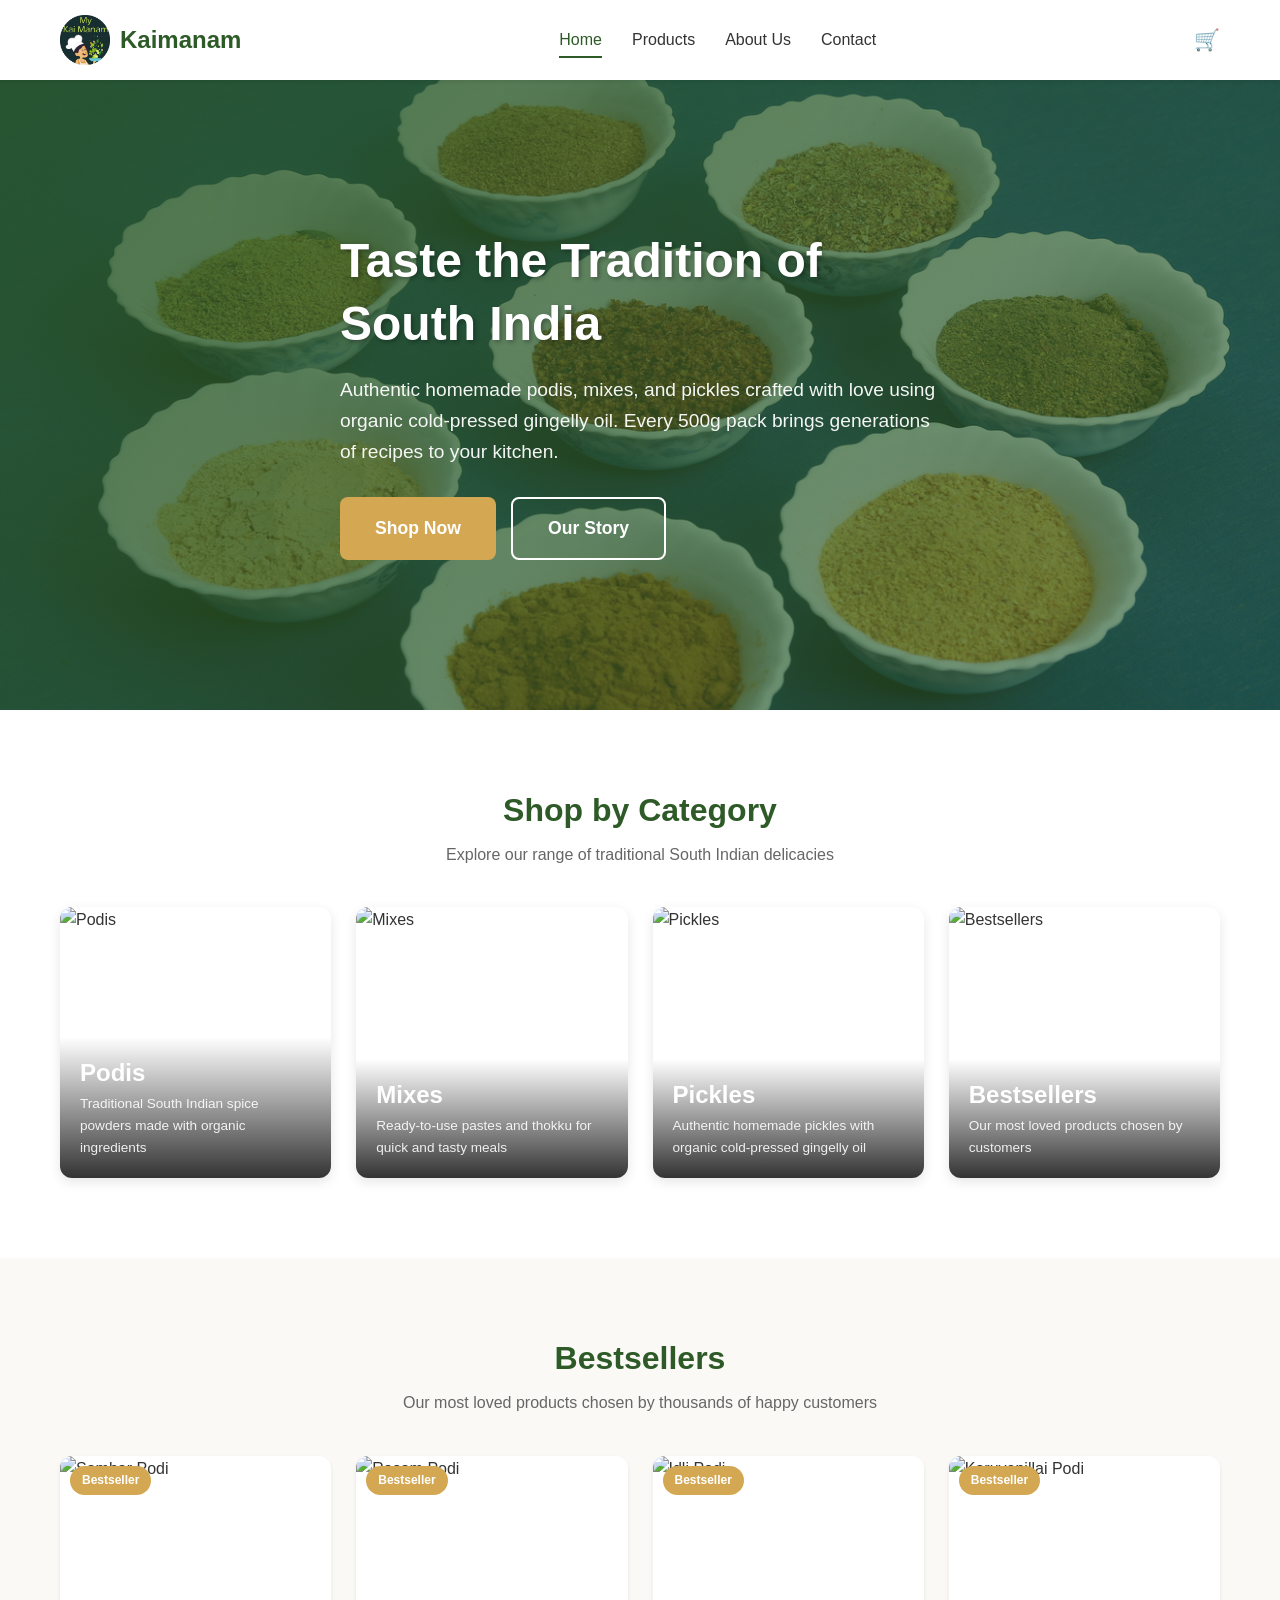
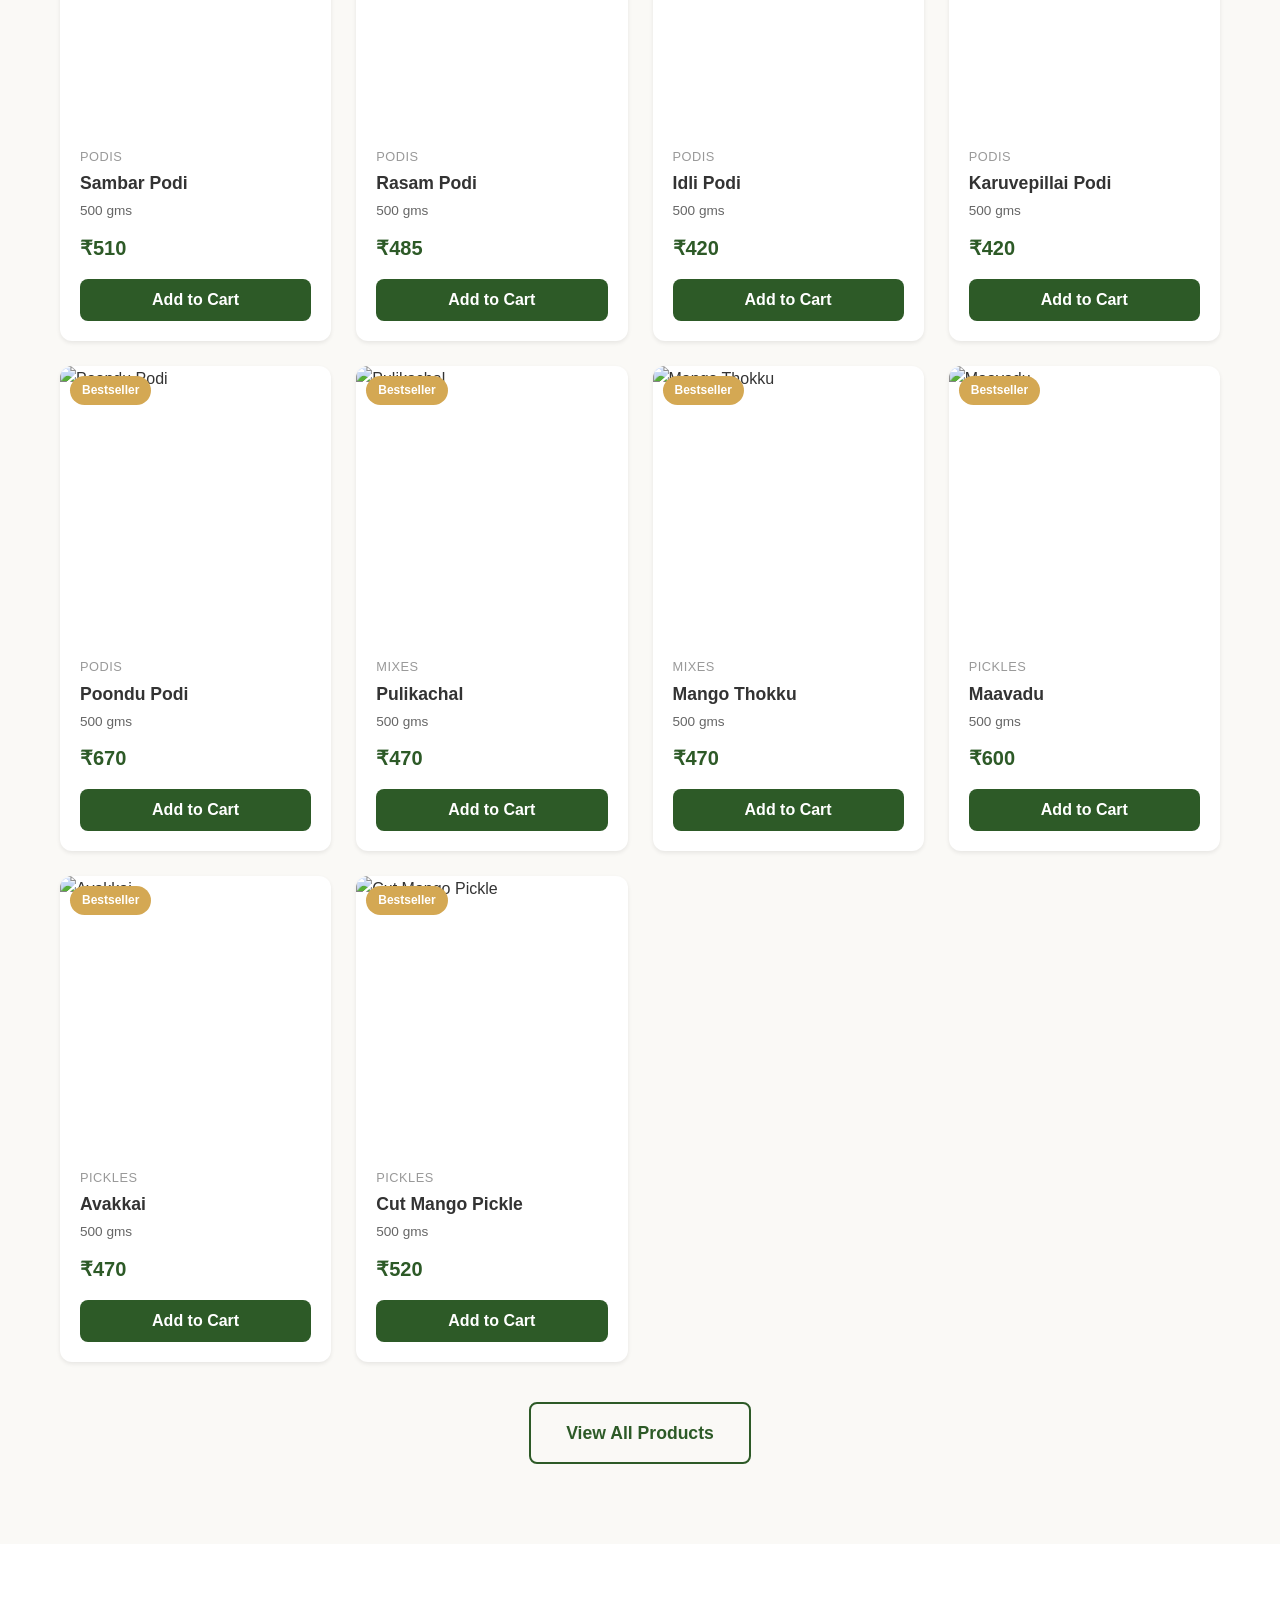
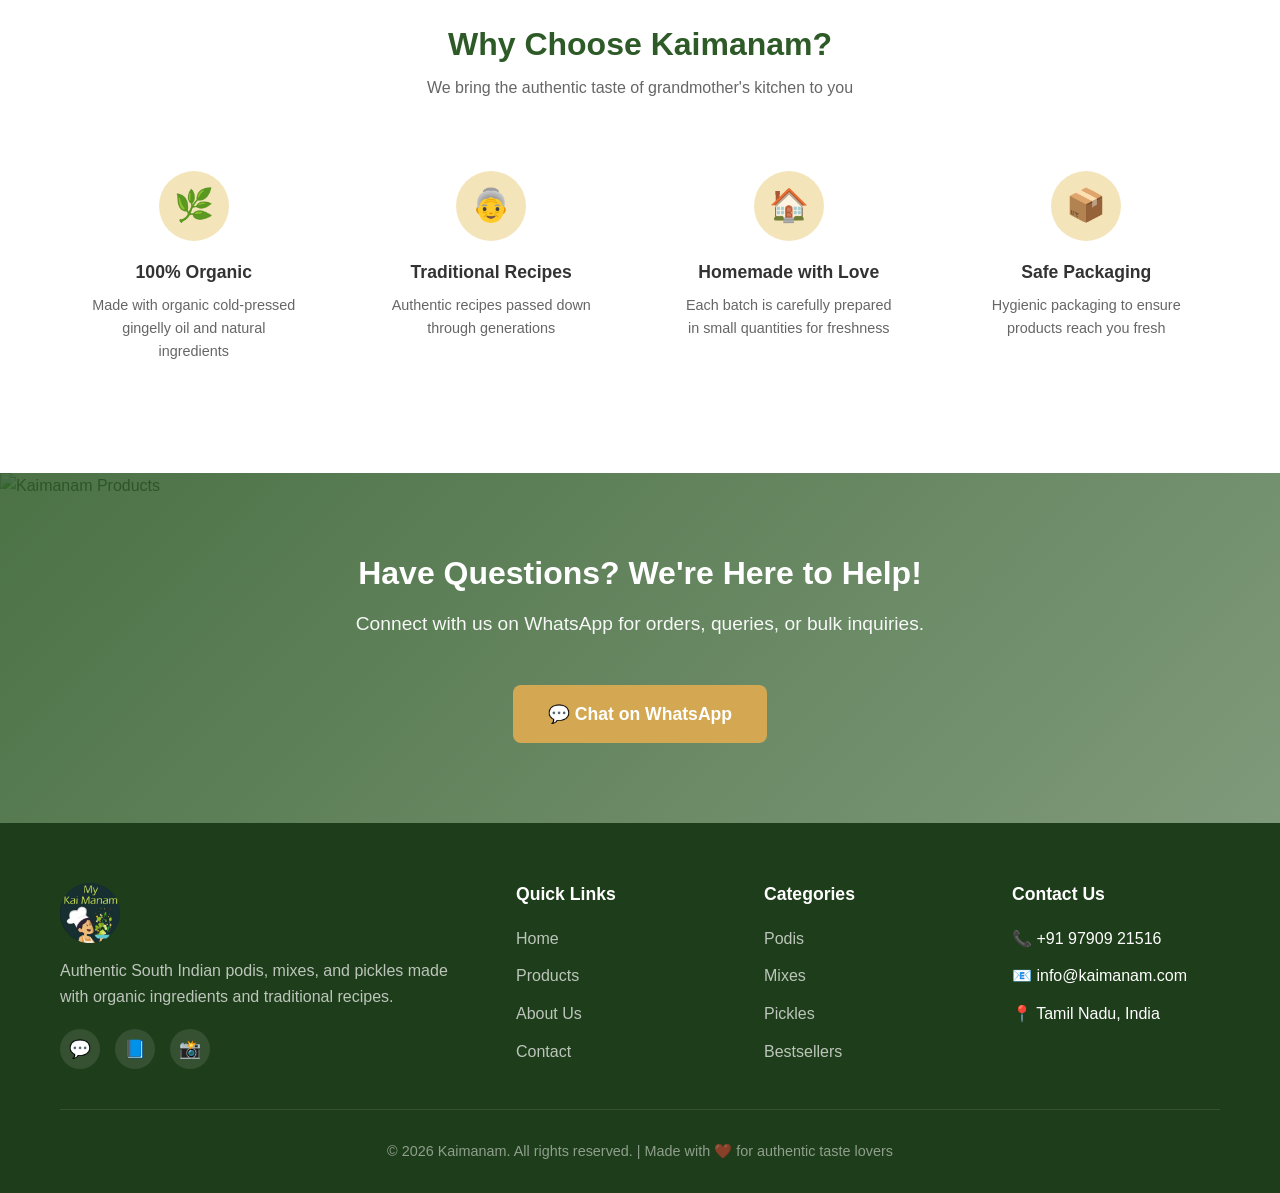
==== index.html @ 2c47877e "First commit" ====
<!DOCTYPE html>
<html lang="en">
<head>
    <meta charset="UTF-8">
    <meta name="viewport" content="width=device-width, initial-scale=1.0">
    <meta name="description" content="Kaimanam - Authentic South Indian Podis, Mixes & Pickles. Homemade with organic cold-pressed gingelly oil. 500g packs delivered to your doorstep.">
    <title>Kaimanam - Authentic South Indian Podis, Mixes & Pickles</title>
    <link rel="stylesheet" href="css/styles.css">
    <link rel="icon" href="Assets/logo.png" type="image/png">
</head>
<body>
    <!-- Header -->
    <header class="header">
        <div class="container">
            <a href="index.html" class="logo">
                <img src="Assets/logo.png" alt="Kaimanam Logo">
                <span>Kaimanam</span>
            </a>
            
            <nav class="nav-menu">
                <a href="index.html" class="active">Home</a>
                <a href="products.html">Products</a>
                <a href="about.html">About Us</a>
                <a href="contact.html">Contact</a>
            </nav>
            
            <div class="nav-icons">
                <a href="cart.html" class="nav-icon">
                    🛒
                    <span class="cart-count">0</span>
                </a>
            </div>
            
            <button class="mobile-menu-btn">☰</button>
        </div>
    </header>

    <!-- Hero Section -->
    <section class="hero">
        <img src="Assets/header_img.jpg" alt="Kaimanam Products" class="hero-bg">
        <div class="hero-overlay"></div>
        <div class="container">
            <div class="hero-content">
                <h1>Taste the Tradition of South India</h1>
                <p>Authentic homemade podis, mixes, and pickles crafted with love using organic cold-pressed gingelly oil. Every 500g pack brings generations of recipes to your kitchen.</p>
                <div class="hero-buttons">
                    <a href="products.html" class="btn btn-primary btn-lg">Shop Now</a>
                    <a href="about.html" class="btn btn-secondary btn-lg">Our Story</a>
                </div>
            </div>
        </div>
    </section>

    <!-- Categories Section -->
    <section class="categories">
        <div class="container">
            <div class="section-title">
                <h2>Shop by Category</h2>
                <p>Explore our range of traditional South Indian delicacies</p>
            </div>
            <div class="categories-grid" id="categories-grid">
                <!-- Categories will be rendered by JavaScript -->
            </div>
        </div>
    </section>

    <!-- Bestsellers Section -->
    <section class="products-section">
        <div class="container">
            <div class="section-title">
                <h2>Bestsellers</h2>
                <p>Our most loved products chosen by thousands of happy customers</p>
            </div>
            <div class="products-grid" id="bestsellers-grid">
                <!-- Products will be rendered by JavaScript -->
            </div>
            <div class="text-center mt-40">
                <a href="products.html" class="btn btn-outline btn-lg">View All Products</a>
            </div>
        </div>
    </section>

    <!-- Features Section -->
    <section class="features-section">
        <div class="container">
            <div class="section-title">
                <h2>Why Choose Kaimanam?</h2>
                <p>We bring the authentic taste of grandmother's kitchen to you</p>
            </div>
            <div class="features-grid">
                <div class="feature-card">
                    <div class="feature-icon">🌿</div>
                    <h3>100% Organic</h3>
                    <p>Made with organic cold-pressed gingelly oil and natural ingredients</p>
                </div>
                <div class="feature-card">
                    <div class="feature-icon">👵</div>
                    <h3>Traditional Recipes</h3>
                    <p>Authentic recipes passed down through generations</p>
                </div>
                <div class="feature-card">
                    <div class="feature-icon">🏠</div>
                    <h3>Homemade with Love</h3>
                    <p>Each batch is carefully prepared in small quantities for freshness</p>
                </div>
                <div class="feature-card">
                    <div class="feature-icon">📦</div>
                    <h3>Safe Packaging</h3>
                    <p>Hygienic packaging to ensure products reach you fresh</p>
                </div>
            </div>
        </div>
    </section>

    <!-- CTA Section -->
    <section class="hero" style="min-height: 350px; height: auto;">
        <img src="Assets/menu1.jpg" alt="Kaimanam Products" class="hero-bg">
        <div class="hero-overlay"></div>
        <div class="container">
            <div class="hero-content" style="text-align: center; max-width: 800px; margin: 0 auto;">
                <h2 style="color: white; font-size: 2rem; margin-bottom: 15px;">Have Questions? We're Here to Help!</h2>
                <p>Connect with us on WhatsApp for orders, queries, or bulk inquiries.</p>
                <a href="https://wa.me/919790921516" target="_blank" class="btn btn-primary btn-lg" style="margin-top: 15px;">
                    💬 Chat on WhatsApp
                </a>
            </div>
        </div>
    </section>

    <!-- Footer -->
    <footer class="footer">
        <div class="container">
            <div class="footer-grid">
                <div class="footer-brand">
                    <img src="Assets/logo.png" alt="Kaimanam Logo">
                    <p>Authentic South Indian podis, mixes, and pickles made with organic ingredients and traditional recipes.</p>
                    <div class="social-links">
                        <a href="https://wa.me/919790921516" target="_blank" class="social-link">💬</a>
                        <a href="#" class="social-link">📘</a>
                        <a href="#" class="social-link">📸</a>
                    </div>
                </div>
                
                <div class="footer-column">
                    <h4>Quick Links</h4>
                    <ul class="footer-links">
                        <li><a href="index.html">Home</a></li>
                        <li><a href="products.html">Products</a></li>
                        <li><a href="about.html">About Us</a></li>
                        <li><a href="contact.html">Contact</a></li>
                    </ul>
                </div>
                
                <div class="footer-column">
                    <h4>Categories</h4>
                    <ul class="footer-links">
                        <li><a href="products.html?category=podis">Podis</a></li>
                        <li><a href="products.html?category=mixes">Mixes</a></li>
                        <li><a href="products.html?category=pickles">Pickles</a></li>
                        <li><a href="products.html?category=bestsellers">Bestsellers</a></li>
                    </ul>
                </div>
                
                <div class="footer-column">
                    <h4>Contact Us</h4>
                    <ul class="footer-links">
                        <li>📞 +91 97909 21516</li>
                        <li>📧 info@kaimanam.com</li>
                        <li>📍 Tamil Nadu, India</li>
                    </ul>
                </div>
            </div>
            
            <div class="footer-bottom">
                <p>&copy; 2026 Kaimanam. All rights reserved. | Made with ❤️ for authentic taste lovers</p>
            </div>
        </div>
    </footer>

    <!-- Scripts -->
    <script src="js/products.js"></script>
    <script src="js/cart.js"></script>
    <script src="js/main.js"></script>
    <script>
        document.addEventListener('DOMContentLoaded', initHomePage);
    </script>
</body>
</html>
---- css/styles.css ----
/* Kaimanam - E-commerce Website Styles */

/* CSS Variables */
:root {
    --primary-color: #2d5a27;
    --primary-light: #4a7c44;
    --primary-dark: #1e3d1a;
    --secondary-color: #f4e4ba;
    --accent-color: #d4a853;
    --text-dark: #333333;
    --text-light: #666666;
    --text-muted: #999999;
    --white: #ffffff;
    --off-white: #faf9f6;
    --border-color: #e5e5e5;
    --shadow-sm: 0 2px 4px rgba(0,0,0,0.08);
    --shadow-md: 0 4px 12px rgba(0,0,0,0.1);
    --shadow-lg: 0 8px 24px rgba(0,0,0,0.12);
    --radius-sm: 8px;
    --radius-md: 12px;
    --radius-lg: 20px;
    --transition: all 0.3s ease;
}

/* Reset & Base */
*, *::before, *::after {
    margin: 0;
    padding: 0;
    box-sizing: border-box;
}

html {
    scroll-behavior: smooth;
}

body {
    font-family: 'Segoe UI', Tahoma, Geneva, Verdana, sans-serif;
    line-height: 1.6;
    color: var(--text-dark);
    background-color: var(--off-white);
}

a {
    text-decoration: none;
    color: inherit;
    transition: var(--transition);
}

img {
    max-width: 100%;
    height: auto;
    display: block;
}

button {
    cursor: pointer;
    border: none;
    outline: none;
    font-family: inherit;
    transition: var(--transition);
}

ul {
    list-style: none;
}

.container {
    max-width: 1200px;
    margin: 0 auto;
    padding: 0 20px;
}

/* Typography */
h1, h2, h3, h4, h5, h6 {
    font-weight: 600;
    line-height: 1.3;
    color: var(--text-dark);
}

h1 { font-size: 2.5rem; }
h2 { font-size: 2rem; }
h3 { font-size: 1.5rem; }
h4 { font-size: 1.25rem; }

.section-title {
    text-align: center;
    margin-bottom: 40px;
}

.section-title h2 {
    color: var(--primary-color);
    margin-bottom: 10px;
}

.section-title p {
    color: var(--text-light);
    max-width: 600px;
    margin: 0 auto;
}

/* Header & Navigation */
.header {
    background: var(--white);
    box-shadow: var(--shadow-sm);
    position: sticky;
    top: 0;
    z-index: 1000;
}

.header .container {
    display: flex;
    align-items: center;
    justify-content: space-between;
    padding: 15px 20px;
}

.logo {
    display: flex;
    align-items: center;
    gap: 10px;
}

.logo img {
    height: 50px;
    width: auto;
}

.logo span {
    font-size: 1.5rem;
    font-weight: 700;
    color: var(--primary-color);
}

.nav-menu {
    display: flex;
    align-items: center;
    gap: 30px;
}

.nav-menu a {
    color: var(--text-dark);
    font-weight: 500;
    position: relative;
    padding: 5px 0;
}

.nav-menu a:hover,
.nav-menu a.active {
    color: var(--primary-color);
}

.nav-menu a::after {
    content: '';
    position: absolute;
    bottom: 0;
    left: 0;
    width: 0;
    height: 2px;
    background: var(--primary-color);
    transition: var(--transition);
}

.nav-menu a:hover::after,
.nav-menu a.active::after {
    width: 100%;
}

.nav-icons {
    display: flex;
    align-items: center;
    gap: 20px;
}

.nav-icon {
    position: relative;
    font-size: 1.3rem;
    color: var(--text-dark);
}

.nav-icon:hover {
    color: var(--primary-color);
}

.cart-count {
    position: absolute;
    top: -8px;
    right: -8px;
    background: var(--accent-color);
    color: var(--white);
    font-size: 0.7rem;
    font-weight: 600;
    width: 18px;
    height: 18px;
    border-radius: 50%;
    display: flex;
    align-items: center;
    justify-content: center;
}

.mobile-menu-btn {
    display: none;
    background: none;
    font-size: 1.5rem;
    color: var(--text-dark);
}

/* Hero Section */
.hero {
    position: relative;
    height: 70vh;
    min-height: 500px;
    display: flex;
    align-items: center;
    overflow: hidden;
}

.hero-bg {
    position: absolute;
    top: 0;
    left: 0;
    width: 100%;
    height: 100%;
    object-fit: cover;
    z-index: -1;
}

.hero-overlay {
    position: absolute;
    top: 0;
    left: 0;
    width: 100%;
    height: 100%;
    background: linear-gradient(135deg, rgba(45, 90, 39, 0.85) 0%, rgba(45, 90, 39, 0.6) 100%);
    z-index: 0;
}

.hero-content {
    position: relative;
    z-index: 1;
    color: var(--white);
    max-width: 600px;
}

.hero-content h1 {
    font-size: 3rem;
    color: var(--white);
    margin-bottom: 20px;
    text-shadow: 2px 2px 4px rgba(0,0,0,0.3);
}

.hero-content p {
    font-size: 1.2rem;
    margin-bottom: 30px;
    opacity: 0.95;
}

.hero-buttons {
    display: flex;
    gap: 15px;
    flex-wrap: wrap;
}

/* Buttons */
.btn {
    display: inline-flex;
    align-items: center;
    justify-content: center;
    gap: 8px;
    padding: 12px 28px;
    border-radius: var(--radius-sm);
    font-weight: 600;
    font-size: 1rem;
    transition: var(--transition);
}

.btn-primary {
    background: var(--accent-color);
    color: var(--white);
}

.btn-primary:hover {
    background: #c49743;
    transform: translateY(-2px);
    box-shadow: var(--shadow-md);
}

.btn-secondary {
    background: transparent;
    color: var(--white);
    border: 2px solid var(--white);
}

.btn-secondary:hover {
    background: var(--white);
    color: var(--primary-color);
}

.btn-outline {
    background: transparent;
    color: var(--primary-color);
    border: 2px solid var(--primary-color);
}

.btn-outline:hover {
    background: var(--primary-color);
    color: var(--white);
}

.btn-cart {
    background: var(--primary-color);
    color: var(--white);
    width: 100%;
}

.btn-cart:hover {
    background: var(--primary-dark);
}

.btn-sm {
    padding: 8px 16px;
    font-size: 0.9rem;
}

.btn-lg {
    padding: 15px 35px;
    font-size: 1.1rem;
}

/* Categories Section */
.categories {
    padding: 80px 0;
    background: var(--white);
}

.categories-grid {
    display: grid;
    grid-template-columns: repeat(4, 1fr);
    gap: 25px;
}

.category-card {
    position: relative;
    border-radius: var(--radius-md);
    overflow: hidden;
    aspect-ratio: 1;
    box-shadow: var(--shadow-md);
    transition: var(--transition);
}

.category-card:hover {
    transform: translateY(-5px);
    box-shadow: var(--shadow-lg);
}

.category-card img {
    width: 100%;
    height: 100%;
    object-fit: cover;
    transition: var(--transition);
}

.category-card:hover img {
    transform: scale(1.05);
}

.category-overlay {
    position: absolute;
    bottom: 0;
    left: 0;
    right: 0;
    padding: 20px;
    background: linear-gradient(transparent, rgba(0,0,0,0.8));
    color: var(--white);
}

.category-overlay h3 {
    color: var(--white);
    margin-bottom: 5px;
}

.category-overlay p {
    font-size: 0.85rem;
    opacity: 0.9;
}

/* Products Section */
.products-section {
    padding: 80px 0;
}

.products-grid {
    display: grid;
    grid-template-columns: repeat(4, 1fr);
    gap: 25px;
}

.product-card {
    background: var(--white);
    border-radius: var(--radius-md);
    overflow: hidden;
    box-shadow: var(--shadow-sm);
    transition: var(--transition);
}

.product-card:hover {
    transform: translateY(-5px);
    box-shadow: var(--shadow-lg);
}

.product-image {
    position: relative;
    aspect-ratio: 1;
    overflow: hidden;
}

.product-image img {
    width: 100%;
    height: 100%;
    object-fit: cover;
    transition: var(--transition);
}

.product-card:hover .product-image img {
    transform: scale(1.05);
}

.product-badge {
    position: absolute;
    top: 10px;
    left: 10px;
    background: var(--accent-color);
    color: var(--white);
    padding: 5px 12px;
    border-radius: 20px;
    font-size: 0.75rem;
    font-weight: 600;
}

.product-actions {
    position: absolute;
    top: 10px;
    right: 10px;
    display: flex;
    flex-direction: column;
    gap: 8px;
    opacity: 0;
    transform: translateX(10px);
    transition: var(--transition);
}

.product-card:hover .product-actions {
    opacity: 1;
    transform: translateX(0);
}

.product-action-btn {
    background: var(--white);
    color: var(--text-dark);
    width: 36px;
    height: 36px;
    border-radius: 50%;
    display: flex;
    align-items: center;
    justify-content: center;
    box-shadow: var(--shadow-sm);
}

.product-action-btn:hover {
    background: var(--primary-color);
    color: var(--white);
}

.product-info {
    padding: 20px;
}

.product-category {
    font-size: 0.8rem;
    color: var(--text-muted);
    text-transform: uppercase;
    letter-spacing: 0.5px;
    margin-bottom: 5px;
}

.product-name {
    font-size: 1.1rem;
    font-weight: 600;
    margin-bottom: 5px;
    color: var(--text-dark);
}

.product-name a:hover {
    color: var(--primary-color);
}

.product-weight {
    font-size: 0.85rem;
    color: var(--text-light);
    margin-bottom: 10px;
}

.product-price {
    font-size: 1.25rem;
    font-weight: 700;
    color: var(--primary-color);
    margin-bottom: 15px;
}

/* Product Detail Page */
.product-detail {
    padding: 60px 0;
}

.product-detail-grid {
    display: grid;
    grid-template-columns: 1fr 1fr;
    gap: 50px;
    align-items: start;
}

.product-gallery {
    position: sticky;
    top: 100px;
}

.main-image {
    border-radius: var(--radius-md);
    overflow: hidden;
    margin-bottom: 15px;
}

.main-image img {
    width: 100%;
    aspect-ratio: 1;
    object-fit: cover;
}

.thumbnail-images {
    display: flex;
    gap: 10px;
}

.thumbnail {
    width: 80px;
    height: 80px;
    border-radius: var(--radius-sm);
    overflow: hidden;
    cursor: pointer;
    border: 2px solid transparent;
    transition: var(--transition);
}

.thumbnail.active,
.thumbnail:hover {
    border-color: var(--primary-color);
}

.thumbnail img {
    width: 100%;
    height: 100%;
    object-fit: cover;
}

.product-detail-info h1 {
    font-size: 2rem;
    margin-bottom: 10px;
}

.product-detail-price {
    font-size: 2rem;
    font-weight: 700;
    color: var(--primary-color);
    margin-bottom: 20px;
}

.product-detail-weight {
    display: inline-block;
    background: var(--secondary-color);
    padding: 8px 16px;
    border-radius: 20px;
    font-size: 0.9rem;
    color: var(--primary-dark);
    margin-bottom: 20px;
}

.product-detail-description {
    color: var(--text-light);
    margin-bottom: 30px;
    line-height: 1.8;
}

.quantity-selector {
    display: flex;
    align-items: center;
    gap: 15px;
    margin-bottom: 25px;
}

.quantity-selector label {
    font-weight: 600;
}

.quantity-controls {
    display: flex;
    align-items: center;
    border: 1px solid var(--border-color);
    border-radius: var(--radius-sm);
}

.quantity-btn {
    background: var(--off-white);
    color: var(--text-dark);
    width: 40px;
    height: 40px;
    font-size: 1.2rem;
    display: flex;
    align-items: center;
    justify-content: center;
}

.quantity-btn:hover {
    background: var(--primary-color);
    color: var(--white);
}

.quantity-input {
    width: 60px;
    height: 40px;
    text-align: center;
    border: none;
    font-size: 1rem;
    font-weight: 600;
}

.product-detail-buttons {
    display: flex;
    gap: 15px;
    margin-bottom: 30px;
}

.product-detail-buttons .btn {
    flex: 1;
}

.product-features {
    border-top: 1px solid var(--border-color);
    padding-top: 25px;
}

.product-features ul {
    display: grid;
    gap: 10px;
}

.product-features li {
    display: flex;
    align-items: center;
    gap: 10px;
    color: var(--text-light);
}

.product-features li::before {
    content: '✓';
    color: var(--primary-color);
    font-weight: bold;
}

/* Cart Page */
.cart-page {
    padding: 60px 0;
}

.cart-page h1 {
    margin-bottom: 40px;
}

.cart-container {
    display: grid;
    grid-template-columns: 1fr 350px;
    gap: 40px;
    align-items: start;
}

.cart-items {
    background: var(--white);
    border-radius: var(--radius-md);
    box-shadow: var(--shadow-sm);
    overflow: hidden;
}

.cart-header {
    display: grid;
    grid-template-columns: 2fr 1fr 1fr 1fr auto;
    gap: 20px;
    padding: 20px;
    background: var(--off-white);
    font-weight: 600;
    color: var(--text-dark);
}

.cart-item {
    display: grid;
    grid-template-columns: 2fr 1fr 1fr 1fr auto;
    gap: 20px;
    padding: 20px;
    border-bottom: 1px solid var(--border-color);
    align-items: center;
}

.cart-item:last-child {
    border-bottom: none;
}

.cart-product {
    display: flex;
    align-items: center;
    gap: 15px;
}

.cart-product img {
    width: 80px;
    height: 80px;
    object-fit: cover;
    border-radius: var(--radius-sm);
}

.cart-product-info h4 {
    font-size: 1rem;
    margin-bottom: 5px;
}

.cart-product-info p {
    font-size: 0.85rem;
    color: var(--text-muted);
}

.cart-price,
.cart-subtotal {
    font-weight: 600;
}

.cart-quantity {
    display: flex;
    align-items: center;
    justify-content: center;
}

.cart-remove {
    background: none;
    color: var(--text-muted);
    font-size: 1.2rem;
}

.cart-remove:hover {
    color: #e74c3c;
}

.cart-summary {
    background: var(--white);
    border-radius: var(--radius-md);
    box-shadow: var(--shadow-sm);
    padding: 30px;
    position: sticky;
    top: 100px;
}

.cart-summary h3 {
    margin-bottom: 25px;
    padding-bottom: 15px;
    border-bottom: 1px solid var(--border-color);
}

.summary-row {
    display: flex;
    justify-content: space-between;
    margin-bottom: 15px;
    color: var(--text-light);
}

.summary-row.total {
    font-size: 1.25rem;
    font-weight: 700;
    color: var(--text-dark);
    padding-top: 15px;
    border-top: 1px solid var(--border-color);
    margin-top: 15px;
}

.cart-summary .btn {
    width: 100%;
    margin-top: 20px;
}

.empty-cart {
    text-align: center;
    padding: 60px 20px;
}

.empty-cart svg {
    width: 100px;
    height: 100px;
    color: var(--text-muted);
    margin-bottom: 20px;
}

.empty-cart h3 {
    margin-bottom: 10px;
}

.empty-cart p {
    color: var(--text-light);
    margin-bottom: 20px;
}

/* Checkout Page */
.checkout-page {
    padding: 60px 0;
}

.checkout-container {
    display: grid;
    grid-template-columns: 1fr 400px;
    gap: 40px;
    align-items: start;
}

.checkout-form {
    background: var(--white);
    border-radius: var(--radius-md);
    box-shadow: var(--shadow-sm);
    padding: 30px;
}

.checkout-form h2 {
    margin-bottom: 25px;
    padding-bottom: 15px;
    border-bottom: 1px solid var(--border-color);
}

.form-group {
    margin-bottom: 20px;
}

.form-group label {
    display: block;
    margin-bottom: 8px;
    font-weight: 500;
    color: var(--text-dark);
}

.form-group label span {
    color: #e74c3c;
}

.form-group input,
.form-group select,
.form-group textarea {
    width: 100%;
    padding: 12px 16px;
    border: 1px solid var(--border-color);
    border-radius: var(--radius-sm);
    font-size: 1rem;
    font-family: inherit;
    transition: var(--transition);
}

.form-group input:focus,
.form-group select:focus,
.form-group textarea:focus {
    outline: none;
    border-color: var(--primary-color);
    box-shadow: 0 0 0 3px rgba(45, 90, 39, 0.1);
}

.form-row {
    display: grid;
    grid-template-columns: 1fr 1fr;
    gap: 20px;
}

.order-summary {
    background: var(--white);
    border-radius: var(--radius-md);
    box-shadow: var(--shadow-sm);
    padding: 30px;
    position: sticky;
    top: 100px;
}

.order-summary h3 {
    margin-bottom: 20px;
}

.order-items {
    max-height: 300px;
    overflow-y: auto;
    margin-bottom: 20px;
}

.order-item {
    display: flex;
    gap: 15px;
    padding: 15px 0;
    border-bottom: 1px solid var(--border-color);
}

.order-item:last-child {
    border-bottom: none;
}

.order-item img {
    width: 60px;
    height: 60px;
    object-fit: cover;
    border-radius: var(--radius-sm);
}

.order-item-info {
    flex: 1;
}

.order-item-info h4 {
    font-size: 0.95rem;
    margin-bottom: 5px;
}

.order-item-info p {
    font-size: 0.85rem;
    color: var(--text-muted);
}

.order-item-price {
    font-weight: 600;
    color: var(--primary-color);
}

.whatsapp-note {
    background: #dcf8c6;
    padding: 15px;
    border-radius: var(--radius-sm);
    margin-top: 20px;
    display: flex;
    align-items: flex-start;
    gap: 10px;
}

.whatsapp-note svg {
    width: 24px;
    height: 24px;
    color: #25d366;
    flex-shrink: 0;
}

.whatsapp-note p {
    font-size: 0.9rem;
    color: var(--text-dark);
}

/* About Page */
.about-hero {
    background: linear-gradient(135deg, var(--primary-color) 0%, var(--primary-light) 100%);
    color: var(--white);
    padding: 80px 0;
    text-align: center;
}

.about-hero h1 {
    color: var(--white);
    margin-bottom: 15px;
}

.about-hero p {
    max-width: 600px;
    margin: 0 auto;
    opacity: 0.9;
}

.about-content {
    padding: 80px 0;
}

.about-grid {
    display: grid;
    grid-template-columns: 1fr 1fr;
    gap: 50px;
    align-items: center;
}

.about-image img {
    border-radius: var(--radius-lg);
    box-shadow: var(--shadow-lg);
}

.about-text h2 {
    color: var(--primary-color);
    margin-bottom: 20px;
}

.about-text p {
    color: var(--text-light);
    margin-bottom: 15px;
}

.features-section {
    background: var(--white);
    padding: 80px 0;
}

.features-grid {
    display: grid;
    grid-template-columns: repeat(4, 1fr);
    gap: 30px;
}

.feature-card {
    text-align: center;
    padding: 30px;
}

.feature-icon {
    width: 70px;
    height: 70px;
    background: var(--secondary-color);
    border-radius: 50%;
    display: flex;
    align-items: center;
    justify-content: center;
    margin: 0 auto 20px;
    font-size: 2rem;
}

.feature-card h3 {
    margin-bottom: 10px;
    font-size: 1.1rem;
}

.feature-card p {
    color: var(--text-light);
    font-size: 0.9rem;
}

/* Contact Page */
.contact-section {
    padding: 80px 0;
}

.contact-grid {
    display: grid;
    grid-template-columns: 1fr 1fr;
    gap: 50px;
}

.contact-info h2 {
    color: var(--primary-color);
    margin-bottom: 20px;
}

.contact-info p {
    color: var(--text-light);
    margin-bottom: 30px;
}

.contact-details {
    display: grid;
    gap: 20px;
}

.contact-item {
    display: flex;
    align-items: flex-start;
    gap: 15px;
}

.contact-icon {
    width: 50px;
    height: 50px;
    background: var(--secondary-color);
    border-radius: 50%;
    display: flex;
    align-items: center;
    justify-content: center;
    font-size: 1.2rem;
    color: var(--primary-color);
    flex-shrink: 0;
}

.contact-item h4 {
    margin-bottom: 5px;
}

.contact-item p {
    color: var(--text-light);
    margin-bottom: 0;
}

.contact-form {
    background: var(--white);
    padding: 40px;
    border-radius: var(--radius-md);
    box-shadow: var(--shadow-md);
}

.contact-form h3 {
    margin-bottom: 25px;
}

/* Footer */
.footer {
    background: var(--primary-dark);
    color: var(--white);
    padding: 60px 0 30px;
}

.footer-grid {
    display: grid;
    grid-template-columns: 2fr 1fr 1fr 1fr;
    gap: 40px;
    margin-bottom: 40px;
}

.footer-brand img {
    height: 60px;
    margin-bottom: 15px;
}

.footer-brand p {
    color: rgba(255,255,255,0.7);
    margin-bottom: 20px;
}

.social-links {
    display: flex;
    gap: 15px;
}

.social-link {
    width: 40px;
    height: 40px;
    background: rgba(255,255,255,0.1);
    border-radius: 50%;
    display: flex;
    align-items: center;
    justify-content: center;
    color: var(--white);
    font-size: 1.1rem;
    transition: var(--transition);
}

.social-link:hover {
    background: var(--accent-color);
}

.footer-column h4 {
    color: var(--white);
    margin-bottom: 20px;
    font-size: 1.1rem;
}

.footer-links {
    display: grid;
    gap: 12px;
}

.footer-links a {
    color: rgba(255,255,255,0.7);
}

.footer-links a:hover {
    color: var(--accent-color);
}

.footer-bottom {
    border-top: 1px solid rgba(255,255,255,0.1);
    padding-top: 30px;
    text-align: center;
    color: rgba(255,255,255,0.5);
    font-size: 0.9rem;
}

/* Notifications */
.notification {
    position: fixed;
    bottom: 20px;
    right: 20px;
    background: var(--primary-color);
    color: var(--white);
    padding: 15px 25px;
    border-radius: var(--radius-sm);
    box-shadow: var(--shadow-lg);
    display: flex;
    align-items: center;
    gap: 15px;
    z-index: 2000;
    transform: translateY(100px);
    opacity: 0;
    transition: var(--transition);
}

.notification.show {
    transform: translateY(0);
    opacity: 1;
}

.notification button {
    background: none;
    color: var(--white);
    font-size: 1.2rem;
    padding: 0;
}

.notification-success {
    background: var(--primary-color);
}

.notification-error {
    background: #e74c3c;
}

/* Breadcrumb */
.breadcrumb {
    padding: 20px 0;
    background: var(--white);
    border-bottom: 1px solid var(--border-color);
}

.breadcrumb ul {
    display: flex;
    align-items: center;
    gap: 10px;
}

.breadcrumb li {
    display: flex;
    align-items: center;
    gap: 10px;
    color: var(--text-muted);
    font-size: 0.9rem;
}

.breadcrumb li a {
    color: var(--text-light);
}

.breadcrumb li a:hover {
    color: var(--primary-color);
}

.breadcrumb li:last-child {
    color: var(--primary-color);
    font-weight: 500;
}

.breadcrumb li:not(:last-child)::after {
    content: '›';
    color: var(--text-muted);
}

/* Filter Section */
.filter-section {
    background: var(--white);
    padding: 20px;
    border-radius: var(--radius-md);
    box-shadow: var(--shadow-sm);
    margin-bottom: 30px;
}

.filter-row {
    display: flex;
    align-items: center;
    justify-content: space-between;
    flex-wrap: wrap;
    gap: 20px;
}

.filter-group {
    display: flex;
    align-items: center;
    gap: 10px;
}

.filter-group label {
    font-weight: 500;
    color: var(--text-dark);
}

.filter-group select {
    padding: 10px 15px;
    border: 1px solid var(--border-color);
    border-radius: var(--radius-sm);
    font-size: 0.95rem;
}

.filter-tabs {
    display: flex;
    gap: 10px;
}

.filter-tab {
    padding: 10px 20px;
    border-radius: 20px;
    background: var(--off-white);
    color: var(--text-dark);
    font-weight: 500;
}

.filter-tab:hover,
.filter-tab.active {
    background: var(--primary-color);
    color: var(--white);
}

/* Page Header */
.page-header {
    background: linear-gradient(135deg, var(--primary-color) 0%, var(--primary-light) 100%);
    color: var(--white);
    padding: 60px 0;
    text-align: center;
}

.page-header h1 {
    color: var(--white);
    margin-bottom: 10px;
}

.page-header p {
    opacity: 0.9;
}

/* Responsive Design */
@media (max-width: 1024px) {
    .products-grid,
    .categories-grid {
        grid-template-columns: repeat(3, 1fr);
    }
    
    .features-grid {
        grid-template-columns: repeat(2, 1fr);
    }
    
    .footer-grid {
        grid-template-columns: repeat(2, 1fr);
    }
}

@media (max-width: 768px) {
    .nav-menu {
        display: none;
        position: absolute;
        top: 100%;
        left: 0;
        right: 0;
        background: var(--white);
        flex-direction: column;
        padding: 20px;
        box-shadow: var(--shadow-md);
    }
    
    .nav-menu.active {
        display: flex;
    }
    
    .mobile-menu-btn {
        display: block;
    }
    
    .hero-content h1 {
        font-size: 2rem;
    }
    
    .products-grid,
    .categories-grid {
        grid-template-columns: repeat(2, 1fr);
    }
    
    .product-detail-grid,
    .cart-container,
    .checkout-container,
    .about-grid,
    .contact-grid {
        grid-template-columns: 1fr;
    }
    
    .cart-header {
        display: none;
    }
    
    .cart-item {
        grid-template-columns: 1fr;
        text-align: center;
        gap: 15px;
    }
    
    .cart-product {
        flex-direction: column;
    }
    
    .footer-grid {
        grid-template-columns: 1fr;
        text-align: center;
    }
    
    .social-links {
        justify-content: center;
    }
    
    .form-row {
        grid-template-columns: 1fr;
    }
    
    .features-grid {
        grid-template-columns: 1fr;
    }
}

@media (max-width: 480px) {
    h1 { font-size: 1.75rem; }
    h2 { font-size: 1.5rem; }
    
    .products-grid,
    .categories-grid {
        grid-template-columns: 1fr;
    }
    
    .hero {
        min-height: 400px;
    }
    
    .hero-buttons {
        flex-direction: column;
    }
    
    .filter-row {
        flex-direction: column;
        align-items: stretch;
    }
    
    .filter-tabs {
        flex-wrap: wrap;
        justify-content: center;
    }
}

/* Utility Classes */
.text-center { text-align: center; }
.text-primary { color: var(--primary-color); }
.mt-20 { margin-top: 20px; }
.mb-20 { margin-bottom: 20px; }
.mt-40 { margin-top: 40px; }
.mb-40 { margin-bottom: 40px; }
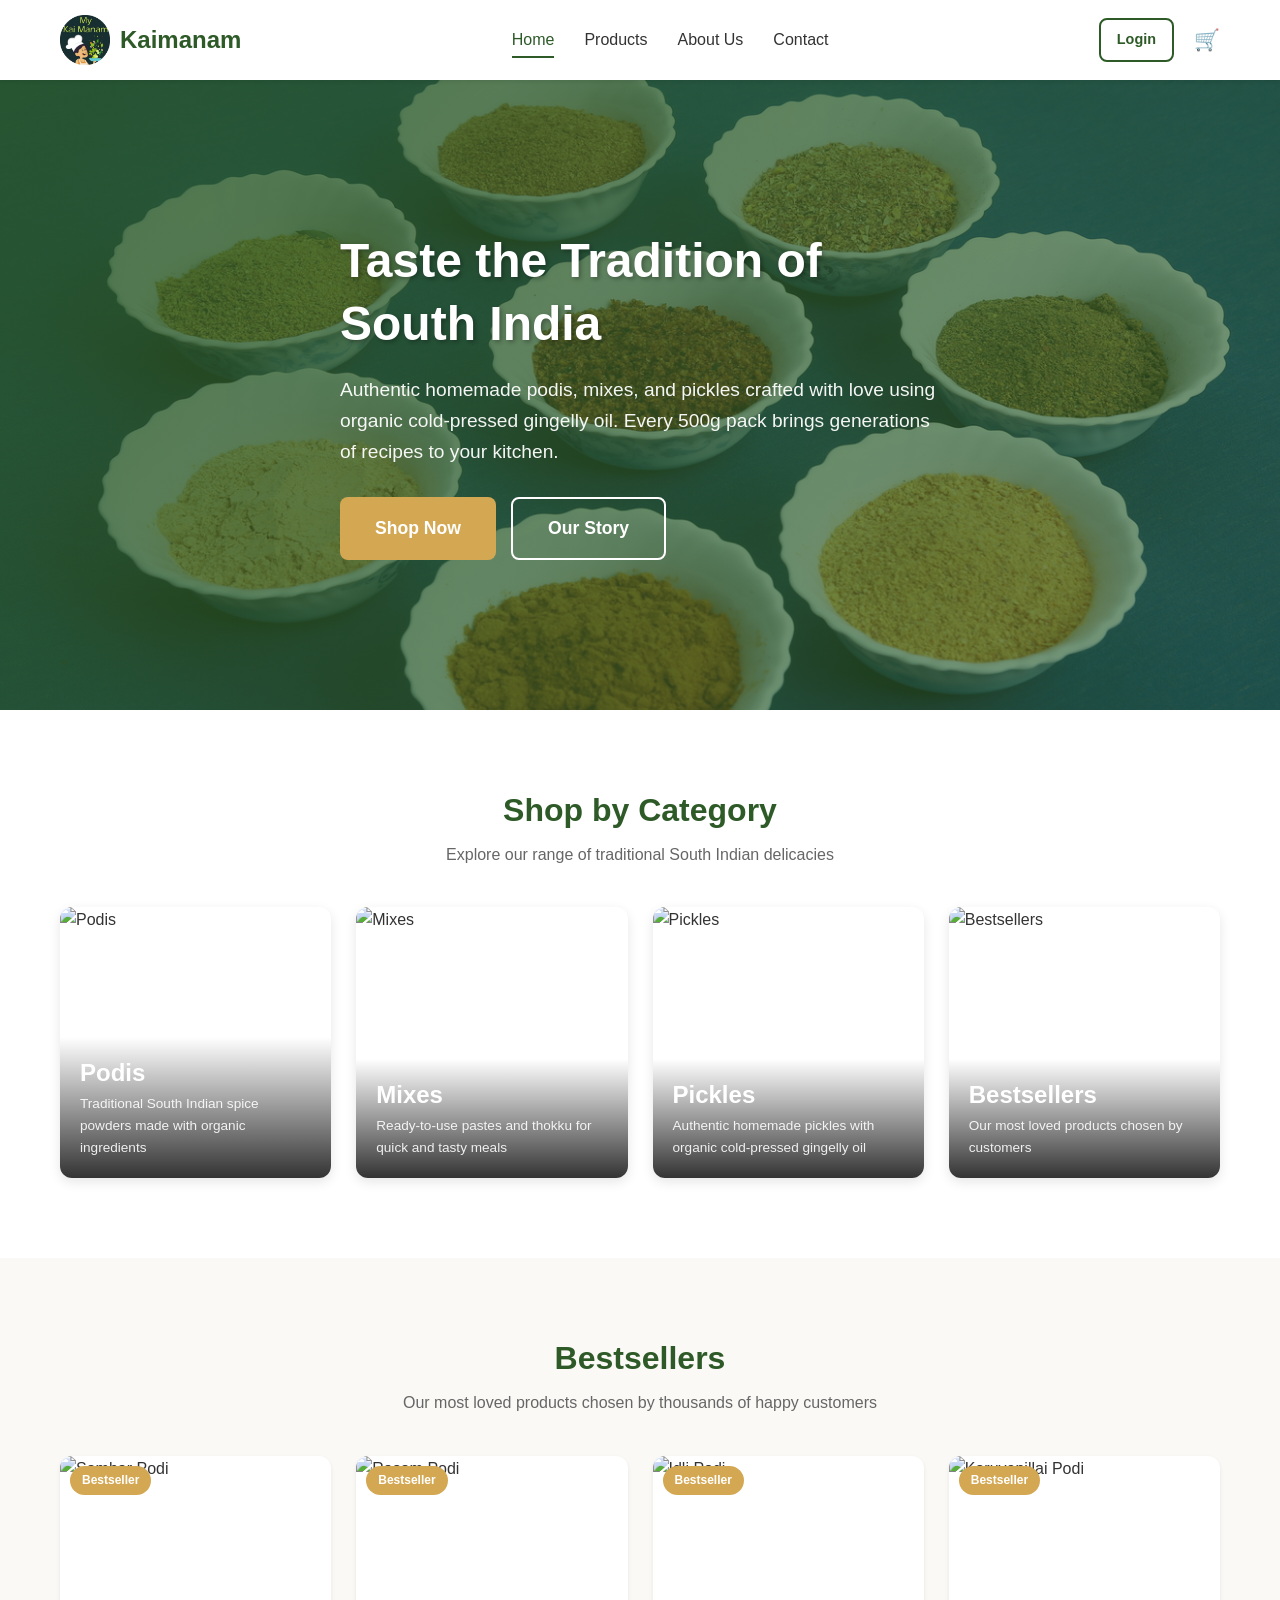
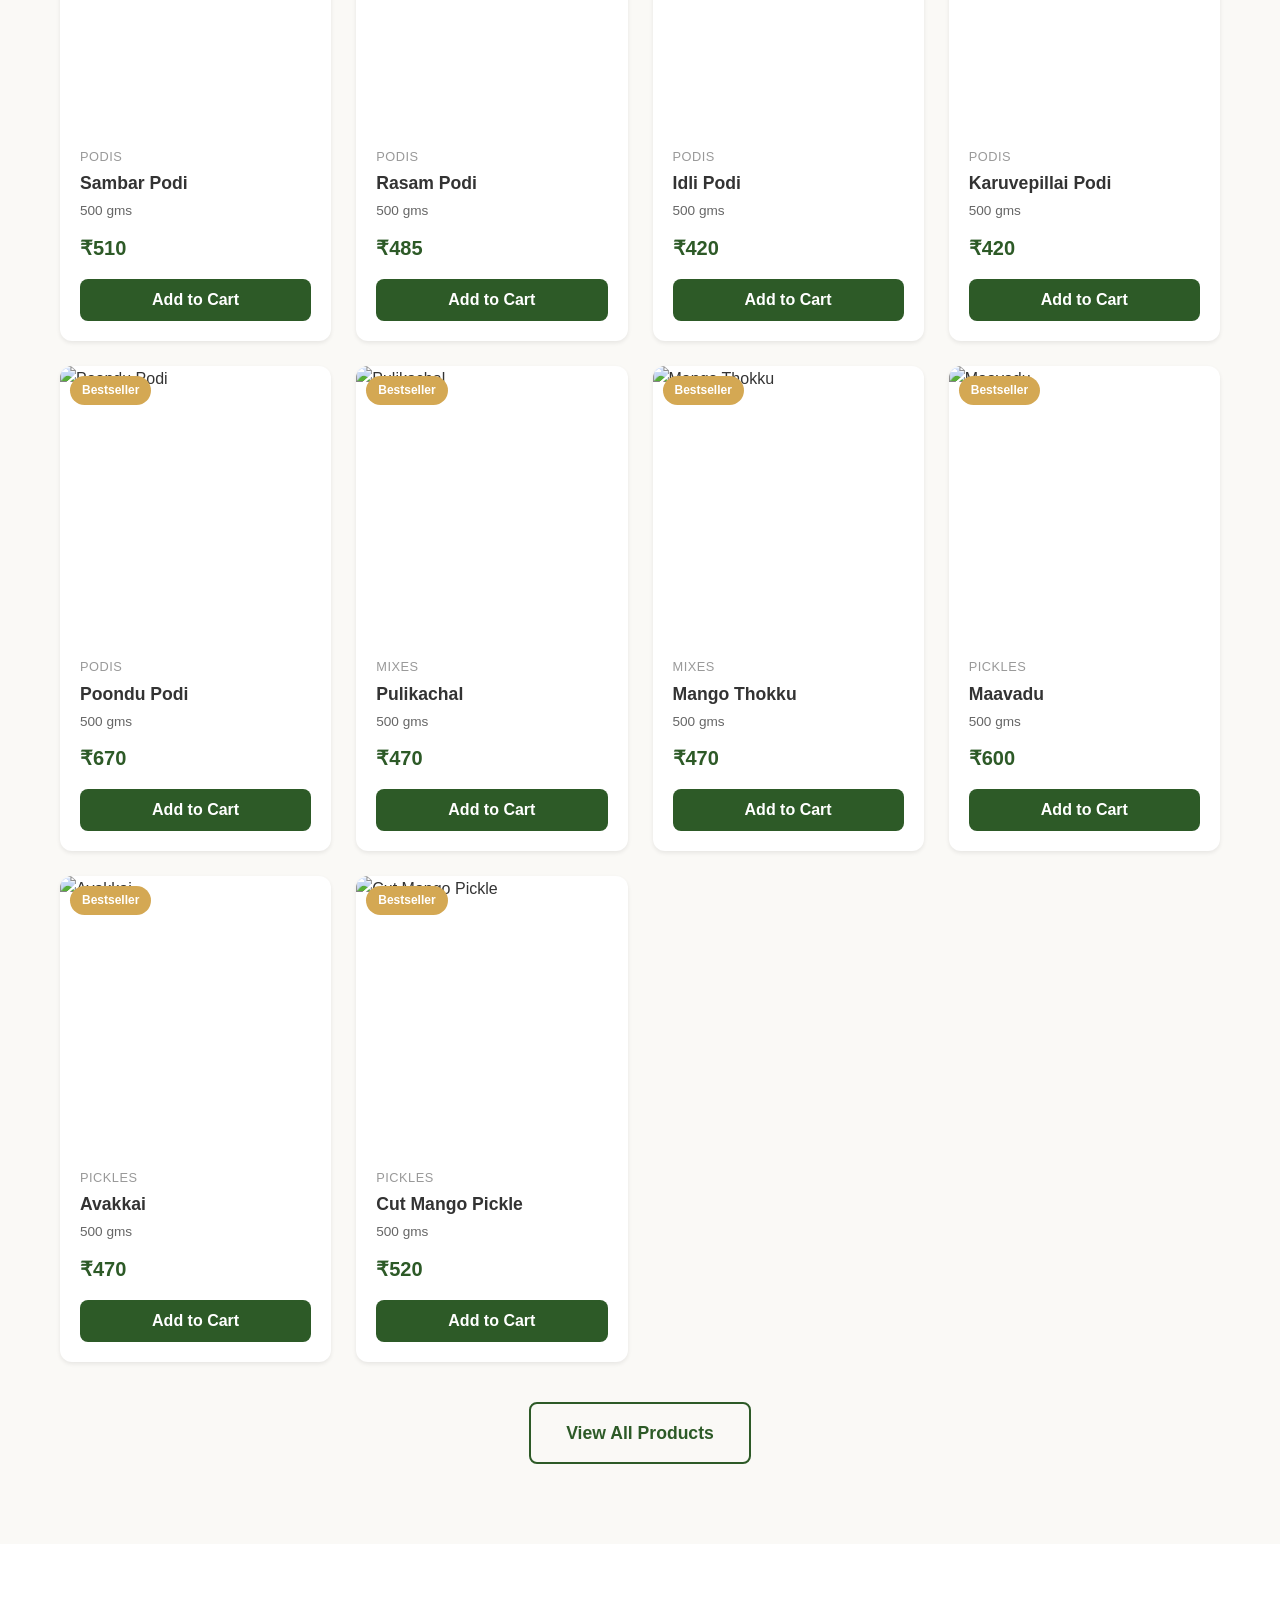
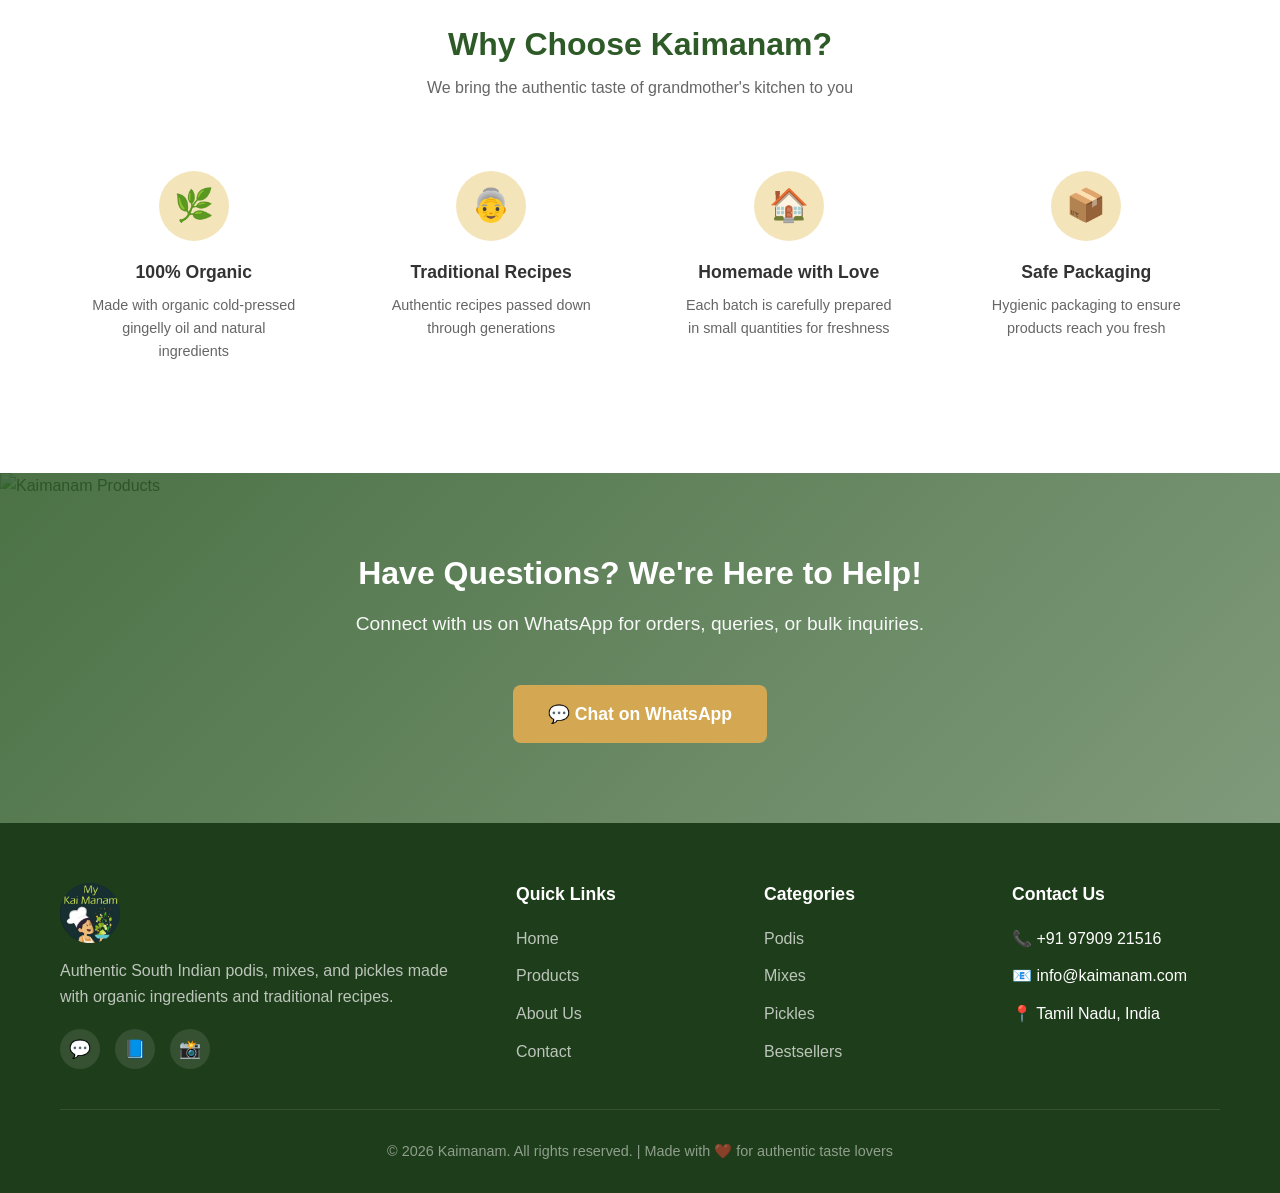
==== commit 97197c70: "Added signing up and backend features" ====
--- a/index.html
+++ b/index.html
@@ -22,9 +22,22 @@
                 <a href="products.html">Products</a>
                 <a href="about.html">About Us</a>
                 <a href="contact.html">Contact</a>
+                <a href="admin.html" id="admin-link" style="display: none;">Admin</a>
             </nav>
             
             <div class="nav-icons">
+                <!-- Auth Section (shown when logged out) -->
+                <div id="auth-section" style="display: flex; align-items: center; gap: 15px;">
+                    <a href="login.html" class="btn btn-sm btn-outline">Login</a>
+                </div>
+                
+                <!-- User Section (shown when logged in) -->
+                <div id="user-section" style="display: none; align-items: center; gap: 15px;">
+                    <div id="user-avatar"></div>
+                    <a href="my-orders.html" style="font-weight: 500;" id="user-name-display"></a>
+                    <button onclick="logout()" class="btn btn-sm btn-outline">Logout</button>
+                </div>
+                
                 <a href="cart.html" class="nav-icon">
                     🛒
                     <span class="cart-count">0</span>
@@ -177,9 +190,16 @@
         </div>
     </footer>
 
-    <!-- Scripts -->
+    <!-- Firebase SDKs -->
+    <script src="https://www.gstatic.com/firebasejs/9.22.0/firebase-app-compat.js"></script>
+    <script src="https://www.gstatic.com/firebasejs/9.22.0/firebase-auth-compat.js"></script>
+    <script src="https://www.gstatic.com/firebasejs/9.22.0/firebase-firestore-compat.js"></script>
+    
+    <!-- App Scripts -->
     <script src="js/products.js"></script>
+    <script src="js/firebase-config.js"></script>
     <script src="js/cart.js"></script>
+    <script src="js/auth.js"></script>
     <script src="js/main.js"></script>
     <script>
         document.addEventListener('DOMContentLoaded', initHomePage);
